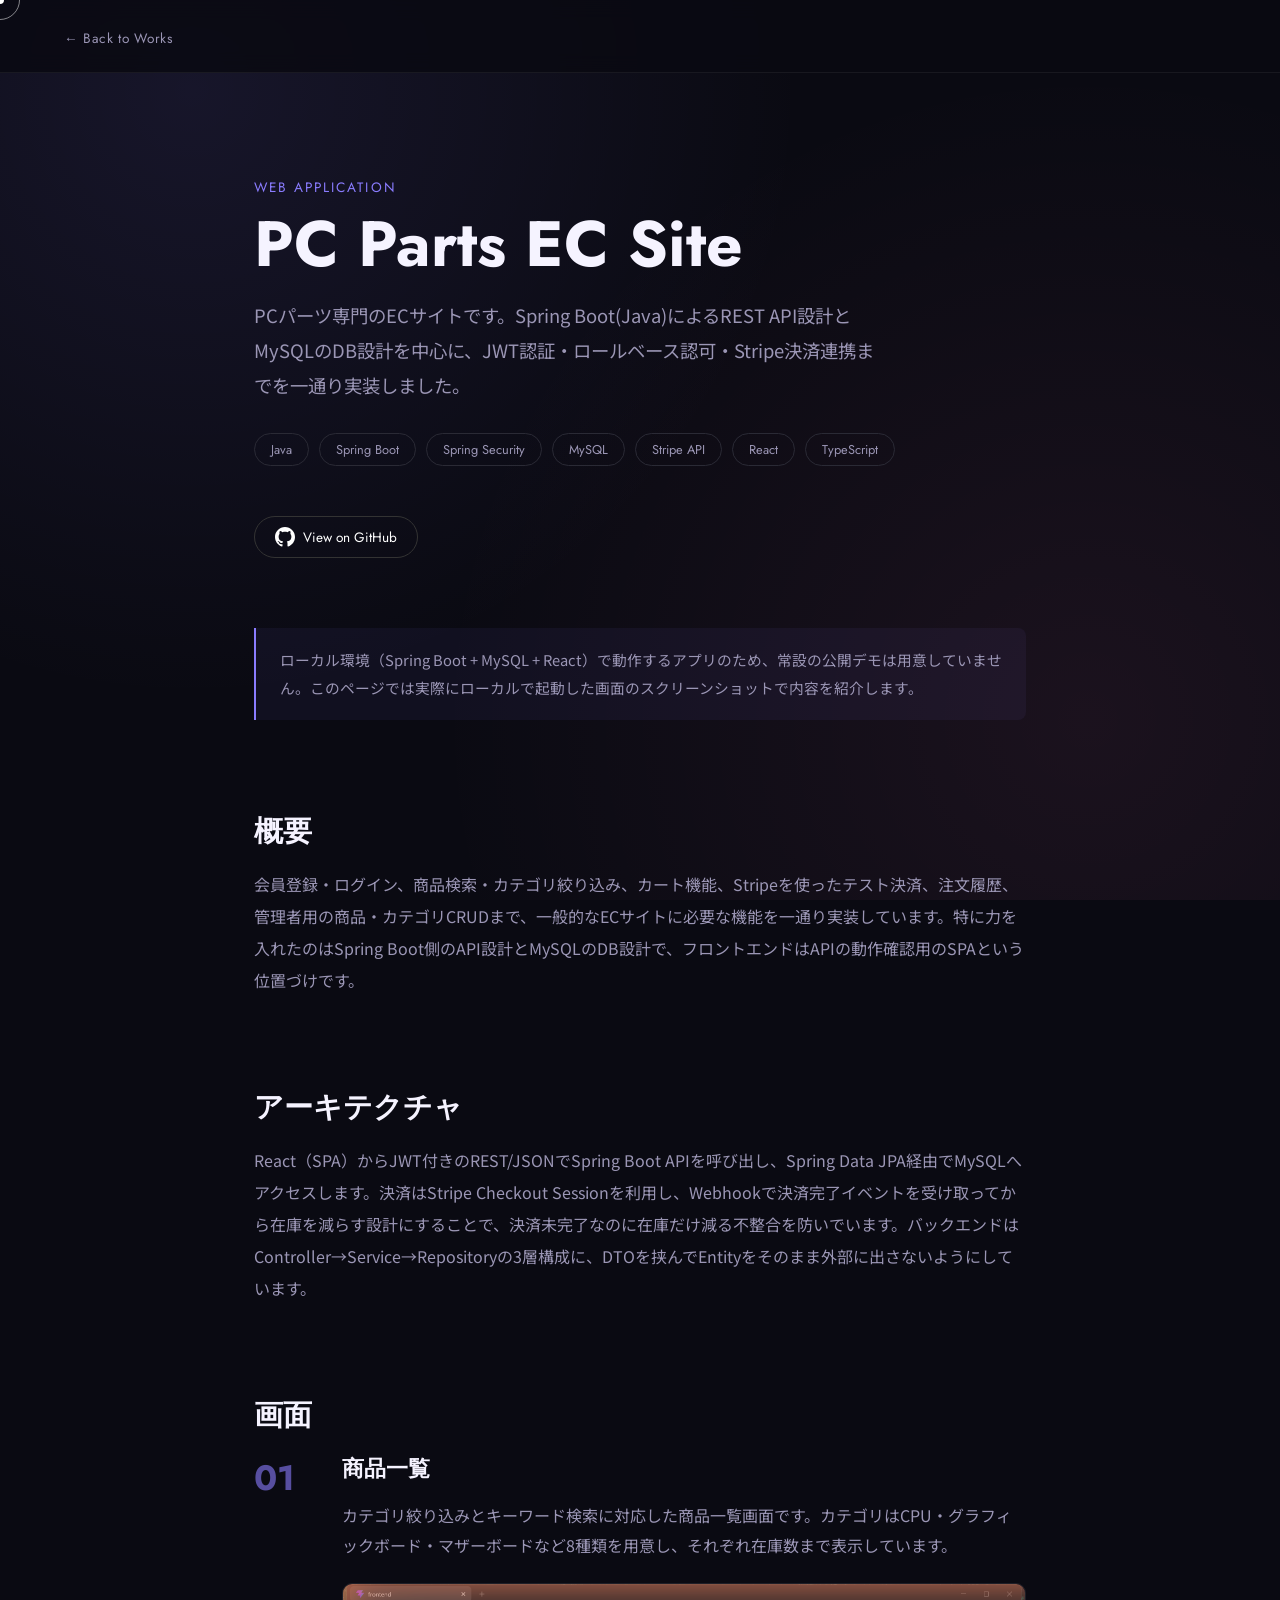
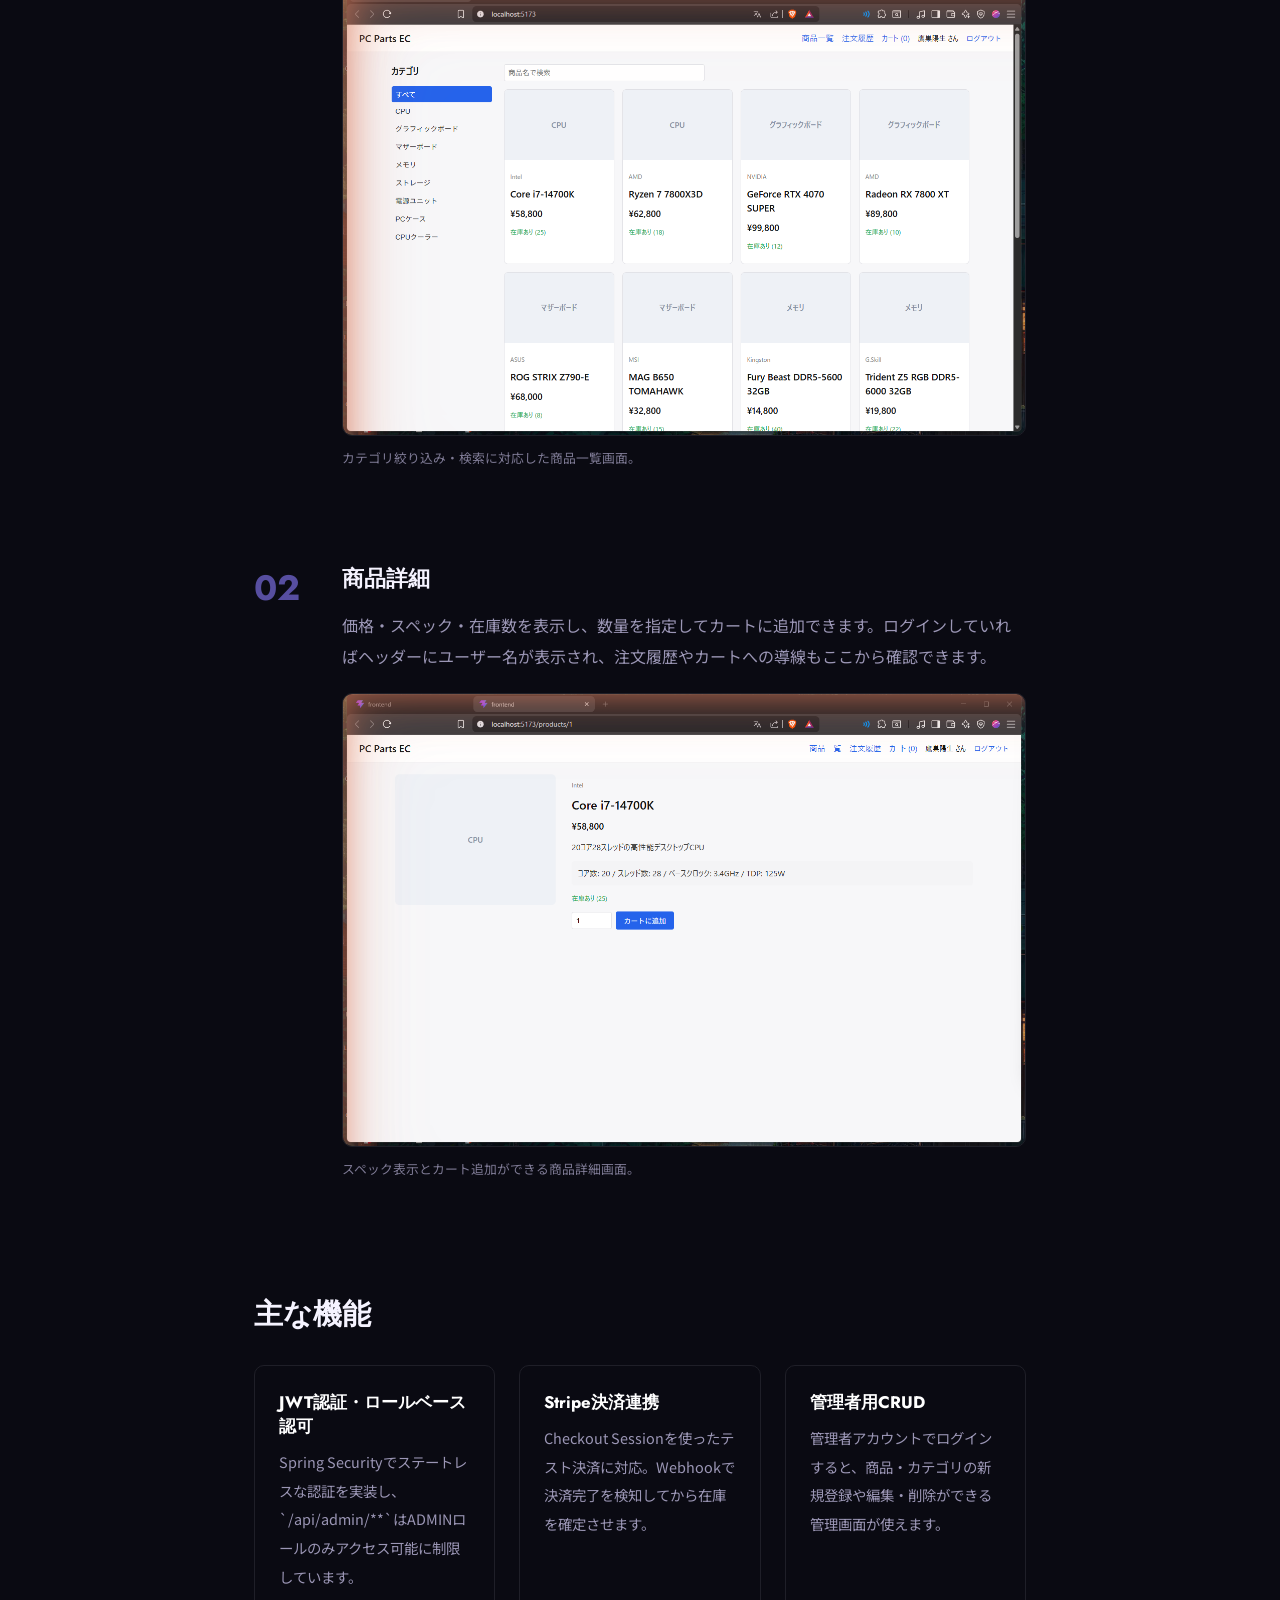
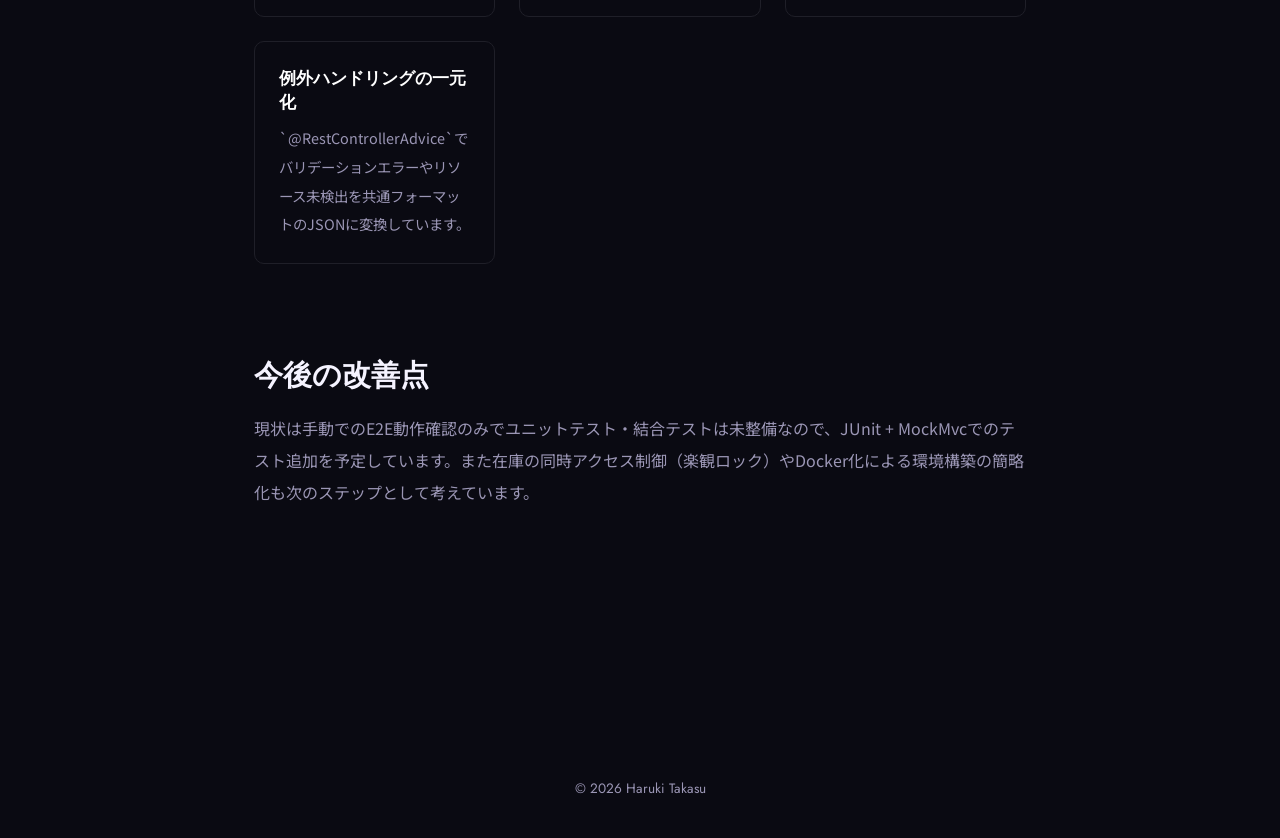
==== works/pc-parts-ec.html @ 18632c04 "Add live demo link and detail pages for works without hosted demos - Book Review App now links to it" ====
<!DOCTYPE html>
<html lang="ja">

<head>
    <meta charset="UTF-8">
    <meta name="viewport" content="width=device-width, initial-scale=1.0">
    <title>PC Parts EC Site | Haruki Takasu</title>
    <link rel="preconnect" href="https://fonts.googleapis.com">
    <link rel="preconnect" href="https://fonts.gstatic.com" crossorigin>
    <link
        href="https://fonts.googleapis.com/css2?family=Jost:wght@300;400;500;700&family=Noto+Sans+JP:wght@300;400;500;700&display=swap"
        rel="stylesheet">
    <link rel="stylesheet" href="../style.css">
</head>

<body>
    <div class="cursor-follower"></div>
    <div class="cursor-dot"></div>
    <nav class="detail-nav">
        <a href="../index.html#works" class="back-link">&larr; Back to Works</a>
    </nav>

    <main class="detail-main">
        <span class="detail-eyebrow">Web Application</span>
        <h1 class="detail-title">PC Parts EC Site</h1>
        <p class="detail-lede">
            PCパーツ専門のECサイトです。Spring Boot(Java)によるREST API設計とMySQLのDB設計を中心に、JWT認証・ロールベース認可・Stripe決済連携までを一通り実装しました。
        </p>

        <div class="tag-row">
            <span class="tag-pill">Java</span>
            <span class="tag-pill">Spring Boot</span>
            <span class="tag-pill">Spring Security</span>
            <span class="tag-pill">MySQL</span>
            <span class="tag-pill">Stripe API</span>
            <span class="tag-pill">React</span>
            <span class="tag-pill">TypeScript</span>
        </div>

        <div class="detail-cta-row">
            <a href="https://github.com/haruki0328/PCEC" target="_blank" rel="noopener"
                class="modal-github-link" style="display:inline-flex;">
                <svg xmlns="http://www.w3.org/2000/svg" viewBox="0 0 24 24" fill="currentColor" width="20"
                    height="20">
                    <path
                        d="M12 0c-6.626 0-12 5.373-12 12 0 5.302 3.438 9.8 8.207 11.387.599.111.793-.261.793-.577v-2.234c-3.338.726-4.033-1.416-4.033-1.416-.546-1.387-1.333-1.756-1.333-1.756-1.089-.745.083-.729.083-.729 1.205.084 1.839 1.237 1.839 1.237 1.07 1.834 2.807 1.304 3.492.997.107-.775.418-1.305.762-1.604-2.665-.305-5.467-1.334-5.467-5.931 0-1.311.469-2.381 1.236-3.221-.124-.303-.535-1.524.117-3.176 0 0 1.008-.322 3.301 1.23.957-.266 1.983-.399 3.003-.404 1.02.005 2.047.138 3.006.404 2.291-1.552 3.297-1.23 3.297-1.23.653 1.653.242 2.874.118 3.176.77.84 1.235 1.911 1.235 3.221 0 4.609-2.807 5.624-5.479 5.921.43.372.823 1.102.823 2.222v3.293c0 .319.192.694.801.576 4.765-1.589 8.199-6.086 8.199-11.386 0-6.627-5.373-12-12-12z" />
                </svg>
                <span>View on GitHub</span>
            </a>
        </div>

        <p class="detail-note">
            ローカル環境（Spring Boot + MySQL + React）で動作するアプリのため、常設の公開デモは用意していません。このページでは実際にローカルで起動した画面のスクリーンショットで内容を紹介します。
        </p>

        <section class="detail-section">
            <h2 class="detail-section-title">概要</h2>
            <p>
                会員登録・ログイン、商品検索・カテゴリ絞り込み、カート機能、Stripeを使ったテスト決済、注文履歴、管理者用の商品・カテゴリCRUDまで、一般的なECサイトに必要な機能を一通り実装しています。特に力を入れたのはSpring Boot側のAPI設計とMySQLのDB設計で、フロントエンドはAPIの動作確認用のSPAという位置づけです。
            </p>
        </section>

        <section class="detail-section">
            <h2 class="detail-section-title">アーキテクチャ</h2>
            <p>
                React（SPA）からJWT付きのREST/JSONでSpring Boot APIを呼び出し、Spring Data JPA経由でMySQLへアクセスします。決済はStripe Checkout Sessionを利用し、Webhookで決済完了イベントを受け取ってから在庫を減らす設計にすることで、決済未完了なのに在庫だけ減る不整合を防いでいます。バックエンドはController→Service→Repositoryの3層構成に、DTOを挟んでEntityをそのまま外部に出さないようにしています。
            </p>
        </section>

        <section class="detail-section">
            <h2 class="detail-section-title">画面</h2>

            <div class="step-block">
                <span class="step-number">01</span>
                <div class="step-body">
                    <h3>商品一覧</h3>
                    <p>
                        カテゴリ絞り込みとキーワード検索に対応した商品一覧画面です。カテゴリはCPU・グラフィックボード・マザーボードなど8種類を用意し、それぞれ在庫数まで表示しています。
                    </p>
                    <div class="screenshot-frame">
                        <img src="img/pc-parts-ec-01-list.png" alt="PCパーツECサイトの商品一覧画面。左側にカテゴリ一覧、右側に商品カードがグリッド表示されている">
                    </div>
                    <p class="screenshot-caption">カテゴリ絞り込み・検索に対応した商品一覧画面。</p>
                </div>
            </div>

            <div class="step-block">
                <span class="step-number">02</span>
                <div class="step-body">
                    <h3>商品詳細</h3>
                    <p>
                        価格・スペック・在庫数を表示し、数量を指定してカートに追加できます。ログインしていればヘッダーにユーザー名が表示され、注文履歴やカートへの導線もここから確認できます。
                    </p>
                    <div class="screenshot-frame">
                        <img src="img/pc-parts-ec-02-detail.png" alt="商品詳細画面。CPUのスペックと価格、在庫数、カートに追加する数量入力欄とボタンが表示されている">
                    </div>
                    <p class="screenshot-caption">スペック表示とカート追加ができる商品詳細画面。</p>
                </div>
            </div>
        </section>

        <section class="detail-section">
            <h2 class="detail-section-title">主な機能</h2>
            <div class="feature-grid">
                <div class="feature-item">
                    <h4>JWT認証・ロールベース認可</h4>
                    <p>Spring Securityでステートレスな認証を実装し、`/api/admin/**`はADMINロールのみアクセス可能に制限しています。</p>
                </div>
                <div class="feature-item">
                    <h4>Stripe決済連携</h4>
                    <p>Checkout Sessionを使ったテスト決済に対応。Webhookで決済完了を検知してから在庫を確定させます。</p>
                </div>
                <div class="feature-item">
                    <h4>管理者用CRUD</h4>
                    <p>管理者アカウントでログインすると、商品・カテゴリの新規登録や編集・削除ができる管理画面が使えます。</p>
                </div>
                <div class="feature-item">
                    <h4>例外ハンドリングの一元化</h4>
                    <p>`@RestControllerAdvice`でバリデーションエラーやリソース未検出を共通フォーマットのJSONに変換しています。</p>
                </div>
            </div>
        </section>

        <section class="detail-section">
            <h2 class="detail-section-title">今後の改善点</h2>
            <p>
                現状は手動でのE2E動作確認のみでユニットテスト・結合テストは未整備なので、JUnit + MockMvcでのテスト追加を予定しています。また在庫の同時アクセス制御（楽観ロック）やDocker化による環境構築の簡略化も次のステップとして考えています。
            </p>
        </section>
    </main>

    <footer id="footer">
        <div class="footer-inner"><span class="copyright">&copy; 2026 Haruki Takasu</span></div>
    </footer>
    <script src="https://cdnjs.cloudflare.com/ajax/libs/gsap/3.12.5/gsap.min.js"></script>
    <script>
        const cursorDot = document.querySelector(".cursor-dot");
        const cursorFollower = document.querySelector(".cursor-follower");
        document.addEventListener("mousemove", (e) => {
            gsap.to(cursorDot, { x: e.clientX, y: e.clientY, duration: 0 });
            gsap.to(cursorFollower, { x: e.clientX, y: e.clientY, duration: 0.15 });
        });
        document.querySelectorAll("a, button").forEach(el => {
            el.addEventListener("mouseenter", () => document.body.classList.add("hovering"));
            el.addEventListener("mouseleave", () => document.body.classList.remove("hovering"));
        });
    </script>
</body>

</html>
---- style.css ----
*,
*::before,
*::after {
    box-sizing: border-box;
}

:root {
    --bg-dark: #0a0a12;
    --text-main: #f5f3ff;
    --text-sub: #9b96b5;
    --accent: #8a7cff;
    --accent-2: #ff7ab8;
    --font-en: 'Jost', sans-serif;
    --font-jp: 'Noto Sans JP', sans-serif;
}

html {
    overflow-x: hidden;
    width: 100%;
}

body {
    margin: 0;
    width: 100%;
    background-color: var(--bg-dark);
    background-image:
        radial-gradient(circle at 15% 10%, rgba(138, 124, 255, 0.10), transparent 45%),
        radial-gradient(circle at 85% 80%, rgba(255, 122, 184, 0.07), transparent 50%);
    background-attachment: fixed;
    color: var(--text-main);
    font-family: var(--font-jp);
    overflow-x: hidden;
    cursor: none;
}

a,
button {
    cursor: none;
}

body.loading {
    overflow: hidden;
    height: 100vh;
}

/* --- Custom Cursor --- */
.cursor-dot,
.cursor-follower {
    position: fixed;
    top: 0;
    left: 0;
    border-radius: 50%;
    pointer-events: none;
    z-index: 10001;
    transform: translate(-50%, -50%);
}

.cursor-dot {
    width: 8px;
    height: 8px;
    background: #fff;
}

.cursor-follower {
    width: 40px;
    height: 40px;
    border: 1px solid rgba(255, 255, 255, 0.5);
    transition: width 0.3s, height 0.3s, background 0.3s;
}

body.hovering .cursor-follower {
    width: 80px;
    height: 80px;
    background: rgba(255, 255, 255, 0.1);
    border-color: transparent;
    backdrop-filter: blur(2px);
}

/* --- Loader & Navigation --- */
.loader-wrap {
    position: fixed;
    top: 0;
    left: 0;
    width: 100%;
    height: 100vh;
    background: #000;
    z-index: 10000;
    display: flex;
    justify-content: center;
    align-items: center;
}

.loader-text {
    font-family: var(--font-en);
    font-size: 3rem;
    font-weight: 700;
    color: #fff;
    overflow: hidden;
}

#global-nav {
    position: fixed;
    top: 0;
    width: 100%;
    padding: 20px 40px;
    display: flex;
    justify-content: center;
    z-index: 1000;
    mix-blend-mode: difference;
}

.nav-container {
    width: 100%;
    display: flex;
    justify-content: space-between;
    align-items: center;
}

.logo {
    font-family: var(--font-en);
    font-weight: 700;
    font-size: 1.5rem;
    color: #fff;
    text-decoration: none;
}

.nav-links {
    display: flex;
    gap: 40px;
    list-style: none;
}

.hamburger {
    position: relative;
    z-index: 1001;
    display: none;
    flex-direction: column;
    justify-content: center;
    gap: 6px;
    width: 32px;
    height: 32px;
    padding: 4px;
}

.hamburger span {
    display: block;
    width: 100%;
    height: 2px;
    background: #fff;
    transition: transform 0.3s, opacity 0.3s;
}

.hamburger.active span:first-child {
    transform: translateY(8px) rotate(45deg);
}

.hamburger.active span:last-child {
    transform: translateY(-8px) rotate(-45deg);
}

.nav-links a {
    color: #fff;
    text-decoration: none;
    font-family: var(--font-en);
    font-size: 0.9rem;
    letter-spacing: 0.1em;
}

/* --- Hero Section --- */
#hero {
    height: 100vh;
    display: flex;
    align-items: center;
    justify-content: center;
    text-align: center;
    position: relative;
    overflow: hidden;
}

.hero-title {
    font-family: var(--font-en);
    font-size: 7vw;
    line-height: 1;
    margin-bottom: 20px;
}

.overflow-hidden {
    overflow: hidden;
}

.reveal-text {
    display: block;
    transform: translateY(100%);
}

.text-outline {
    color: transparent;
    -webkit-text-stroke: 1px #fff;
}

.hero-sub {
    font-size: 1.2rem;
    color: var(--text-sub);
    font-family: var(--font-en);
    letter-spacing: 0.2em;
    opacity: 0;
}

.scroll-prompt {
    position: absolute;
    bottom: 40px;
    left: 50%;
    transform: translateX(-50%);
    display: flex;
    flex-direction: column;
    align-items: center;
    gap: 10px;
    font-size: 0.8rem;
    opacity: 0.7;
}

.scroll-line {
    width: 1px;
    height: 50px;
    background: #fff;
    animation: scrollDown 1.5s infinite;
}

@keyframes scrollDown {
    0% {
        transform: scaleY(0);
    }

    50% {
        transform: scaleY(1);
    }

    100% {
        transform: scaleY(0);
    }
}

/* --- About Section --- */
.section-padding {
    padding: 120px 5%;
}

.marquee-text {
    position: absolute;
    left: 0;
    width: 100%;
    overflow: hidden;
    white-space: nowrap;
    opacity: 0.3;
    font-family: var(--font-en);
    font-size: 10rem;
    font-weight: 700;
    pointer-events: none;
    z-index: 0;
}

.marquee-text span {
    display: inline-block;
    padding-left: 100%;
    animation: marquee 30s linear infinite;
}

@keyframes marquee {
    0% {
        transform: translate(0, 0);
    }

    100% {
        transform: translate(-100%, 0);
    }
}

.split-layout {
    display: flex;
    align-items: center;
    gap: 80px;
    position: relative;
    z-index: 1;
}

.image-wrapper {
    overflow: hidden;
    border-radius: 8px;
    transform: perspective(1000px) rotateY(10deg);
}

.image-wrapper img {
    width: 100%;
    display: block;
    transition: transform 0.5s;
}

.floating-badge {
    position: absolute;
    bottom: -20px;
    right: -20px;
    background: var(--text-main);
    color: #000;
    padding: 20px;
    border-radius: 50%;
    font-family: var(--font-en);
    font-weight: 700;
}

.section-heading {
    font-family: var(--font-en);
    font-size: 3rem;
    margin-bottom: 20px;
}

.catchphrase {
    font-size: 2rem;
    margin-bottom: 30px;
    background: linear-gradient(90deg, #f5f3ff, #8a7cff 55%, #ff7ab8);
    -webkit-background-clip: text;
    -webkit-text-fill-color: transparent;
}

.desc {
    color: var(--text-sub);
    line-height: 2;
    margin-bottom: 40px;
}

.skills-ticker {
    border-top: 1px solid #333;
    border-bottom: 1px solid #333;
    padding: 15px 0;
}

.ticker-content span {
    margin-right: 20px;
    font-family: var(--font-en);
    color: var(--accent);
}

/* --- Works Section --- */
.filter-wrap {
    display: flex;
    justify-content: center;
    gap: 20px;
    margin-bottom: 60px;
}

.filter-btn {
    background: transparent;
    border: 1px solid #333;
    color: #fff;
    padding: 10px 30px;
    border-radius: 30px;
    font-family: var(--font-en);
    transition: all 0.3s;
}

.filter-btn.active,
.filter-btn:hover {
    background: var(--accent);
    color: #0a0a12;
    border-color: var(--accent);
}

.works-grid {
    display: grid;
    grid-template-columns: repeat(auto-fit, minmax(350px, 1fr));
    gap: 40px;
}

.work-card {
    perspective: 1000px;
}

.card-inner {
    background: #111;
    border-radius: 12px;
    overflow: hidden;
    transition: transform 0.1s;
    transform-style: preserve-3d;
}

.card-thumb {
    position: relative;
    height: 250px;
    background: #000;
}

.card-thumb img {
    width: 100%;
    height: 100%;
    object-fit: contain;
}

.card-overlay {
    position: absolute;
    top: 0;
    left: 0;
    width: 100%;
    height: 100%;
    background: rgba(0, 0, 0, 0.7);
    display: flex;
    justify-content: center;
    align-items: center;
    opacity: 0;
    transition: opacity 0.3s;
}

/* --- Contact & Form --- */
.stylish-form {
    text-align: left;
    margin-top: 50px;
}

.input-group {
    position: relative;
    margin-bottom: 40px;
}

.input-group input,
.input-group textarea {
    width: 100%;
    padding: 10px 0;
    background: none;
    border: none;
    color: #fff;
    font-size: 1.1rem;
    outline: none;
}

#contact .container {
    max-width: 600px;
}

.input-group input::placeholder,
.input-group textarea::placeholder {
    color: var(--text-sub);
}

.input-group::after {
    content: "";
    display: block;
    height: 1px;
    background: #333;
    margin-top: -1px;
}

.stylish-form button[type="submit"] {
    cursor: none;
    margin-top: 10px;
}

/* --- Modal Components --- */
.modal {
    position: fixed;
    top: 0;
    left: 0;
    width: 100%;
    height: 100%;
    z-index: 10000;
    display: flex;
    justify-content: center;
    align-items: center;
    opacity: 0;
    pointer-events: none;
    transition: opacity 0.4s;
}

.modal.active {
    opacity: 1;
    pointer-events: auto;
}

.modal-content {
    position: relative;
    width: 90%;
    max-width: 900px;
    background: #1a1a1a;
    border-radius: 12px;
    overflow: hidden;
}

.modal-close {
    position: absolute;
    top: 16px;
    right: 16px;
    background: rgba(255, 255, 255, 0.1);
    border: none;
    color: #fff;
    width: 36px;
    height: 36px;
    border-radius: 50%;
    font-size: 1.5rem;
    line-height: 1;
    cursor: none;
    z-index: 2;
}

.modal-bg {
    position: absolute;
    top: 0;
    left: 0;
    width: 100%;
    height: 100%;
    background: rgba(0, 0, 0, 0.85);
    z-index: -1;
}

.modal-img-wrap {
    width: 100%;
    max-height: 400px;
    overflow: hidden;
    background: #000;
    display: flex;
    align-items: center;
    justify-content: center;
}

.modal-img-wrap img {
    width: 100%;
    height: 100%;
    max-height: 400px;
    object-fit: contain;
    display: block;
}

.modal-github-link {
    display: none;
    align-items: center;
    gap: 8px;
    margin-top: 20px;
    padding: 10px 20px;
    border: 1px solid #333;
    border-radius: 30px;
    width: fit-content;
    color: #fff;
    text-decoration: none;
    font-family: var(--font-en);
    font-size: 0.85rem;
    transition: background 0.3s, border-color 0.3s;
}

.modal-github-link:hover {
    background: #fff;
    color: #000;
    border-color: #fff;
}

.modal-demo-link {
    margin-right: 12px;
    border-color: var(--accent);
    color: var(--accent);
}

.modal-demo-link:hover {
    background: var(--accent);
    color: #fff;
    border-color: var(--accent);
}

.modal-body {
    padding: 30px;
}

.modal-cat {
    display: inline-block;
    color: var(--accent);
    font-family: var(--font-en);
    font-size: 0.8rem;
    text-transform: uppercase;
    letter-spacing: 0.1em;
    margin-bottom: 10px;
}

.modal-body h3 {
    font-family: var(--font-en);
    font-size: 2rem;
    margin: 0 0 15px;
}

.modal-body p {
    color: var(--text-sub);
    line-height: 1.8;
}

.modal-tools-label {
    font-size: 0.9rem;
    margin-top: 20px;
}

.modal-tools-label span {
    color: #fff;
}

/* --- Utility & Common --- */
.container {
    max-width: 1200px;
    margin: 0 auto;
    padding: 0 20px;
    position: relative;
}

.text-center {
    text-align: center;
}

.section-header {
    margin-bottom: 40px;
}

.section-sub {
    color: var(--text-sub);
    font-size: 0.95rem;
}

.hero-sub-wrapper {
    display: flex;
    align-items: center;
    justify-content: center;
    gap: 12px;
    margin-top: 10px;
    opacity: 0;
    color: var(--text-sub);
    font-family: var(--font-en);
    font-size: 0.9rem;
}

.location-badge {
    display: flex;
    align-items: center;
    gap: 6px;
}

.divider {
    opacity: 0.5;
}

.about-visual {
    position: relative;
    flex: 1;
    min-width: 0;
}

.about-text {
    flex: 1;
    min-width: 0;
}

.hover-zoom {
    transition: transform 0.6s;
}

.hover-zoom:hover {
    transform: scale(1.08);
}

.icon-btn {
    display: inline-flex;
    color: #fff;
}

.about-social {
    margin-bottom: 30px;
}

.card-thumb:hover .card-overlay {
    opacity: 1;
}

.card-info {
    padding: 20px;
}

.card-info h3 {
    margin: 0 0 5px;
    font-family: var(--font-en);
}

.card-info p {
    margin: 0;
    color: var(--text-sub);
    font-size: 0.85rem;
}

/* --- Footer --- */
.footer-inner {
    text-align: center;
    padding: 40px 0;
    color: var(--text-sub);
    font-family: var(--font-en);
    font-size: 0.85rem;
}

/* --- Responsive: touch devices (no hover/mouse) --- */
@media (hover: none), (pointer: coarse) {

    body,
    a,
    button {
        cursor: auto;
    }

    .cursor-dot,
    .cursor-follower {
        display: none;
    }
}

/* --- Responsive: tablet --- */
@media (max-width: 1024px) {
    .works-grid {
        grid-template-columns: repeat(2, 1fr);
    }

    .hero-title {
        font-size: 9vw;
    }

    .marquee-text {
        font-size: 6rem;
    }
}

/* --- Responsive: mobile --- */
@media (max-width: 768px) {
    .split-layout {
        flex-direction: column;
        align-items: stretch;
    }

    .catchphrase {
        font-size: 1.5rem;
    }

    .hero-title {
        font-size: 12vw;
    }

    #global-nav {
        padding: 16px 20px;
    }

    .hamburger {
        display: flex;
    }

    .nav-links {
        position: fixed;
        top: 0;
        right: 0;
        height: 100vh;
        width: 70%;
        max-width: 280px;
        flex-direction: column;
        justify-content: center;
        align-items: center;
        gap: 30px;
        background: #0a0a12;
        transform: translateX(100%);
        transition: transform 0.4s ease;
        z-index: 999;
    }

    .nav-links.active {
        transform: translateX(0);
    }

    .works-grid {
        grid-template-columns: 1fr;
    }

    .filter-wrap {
        flex-wrap: wrap;
        gap: 12px;
    }

    .marquee-text {
        font-size: 4rem;
    }

    .section-padding {
        padding: 90px 6%;
    }

    .modal-body {
        padding: 20px;
    }

    .modal-img-wrap {
        max-height: 240px;
    }
}

/* --- Work Detail Page --- */
.detail-nav {
    position: sticky;
    top: 0;
    z-index: 100;
    padding: 24px 5%;
    background: rgba(10, 10, 18, 0.85);
    backdrop-filter: blur(10px);
    border-bottom: 1px solid rgba(255, 255, 255, 0.06);
}

.back-link {
    display: inline-flex;
    align-items: center;
    gap: 8px;
    color: var(--text-sub);
    text-decoration: none;
    font-family: var(--font-en);
    font-size: 0.85rem;
    letter-spacing: 0.05em;
    transition: color 0.3s;
}

.back-link:hover {
    color: #fff;
}

.detail-main {
    max-width: 900px;
    margin: 0 auto;
    padding: 100px 5% 140px;
}

.detail-eyebrow {
    color: var(--accent);
    font-family: var(--font-en);
    font-size: 0.85rem;
    letter-spacing: 0.15em;
    text-transform: uppercase;
}

.detail-title {
    font-family: var(--font-en);
    font-size: 4rem;
    line-height: 1.05;
    margin: 14px 0 20px;
}

.detail-lede {
    color: var(--text-sub);
    font-size: 1.15rem;
    line-height: 1.9;
    max-width: 620px;
    margin-bottom: 30px;
}

.tag-row {
    display: flex;
    flex-wrap: wrap;
    gap: 10px;
    margin-bottom: 30px;
}

.tag-pill {
    border: 1px solid #2a2a35;
    color: var(--text-sub);
    font-family: var(--font-en);
    font-size: 0.8rem;
    padding: 6px 16px;
    border-radius: 30px;
}

.detail-cta-row {
    display: flex;
    gap: 14px;
    margin-bottom: 70px;
}

.detail-note {
    border-left: 2px solid var(--accent);
    background: rgba(138, 124, 255, 0.06);
    padding: 18px 24px;
    color: var(--text-sub);
    font-size: 0.92rem;
    line-height: 1.9;
    border-radius: 0 8px 8px 0;
    margin-bottom: 90px;
}

.detail-section {
    margin-bottom: 90px;
}

.detail-section-title {
    font-family: var(--font-en);
    font-size: 1.8rem;
    margin-bottom: 16px;
}

.detail-section p {
    color: var(--text-sub);
    line-height: 2;
}

.feature-grid {
    display: grid;
    grid-template-columns: repeat(auto-fit, minmax(220px, 1fr));
    gap: 24px;
    margin-top: 30px;
}

.feature-item {
    border: 1px solid #1f1f28;
    border-radius: 10px;
    padding: 24px;
}

.feature-item h4 {
    font-family: var(--font-en);
    margin: 0 0 10px;
    color: #fff;
    font-size: 1.05rem;
}

.feature-item p {
    margin: 0;
    font-size: 0.9rem;
}

.step-block {
    display: grid;
    grid-template-columns: 64px 1fr;
    gap: 24px;
    margin-bottom: 70px;
}

.step-number {
    font-family: var(--font-en);
    font-size: 2.2rem;
    font-weight: 700;
    color: var(--accent);
    opacity: 0.6;
}

.step-body h3 {
    font-family: var(--font-en);
    font-size: 1.4rem;
    margin: 0 0 12px;
}

.step-body p {
    color: var(--text-sub);
    line-height: 1.9;
    margin-bottom: 22px;
}

.screenshot-frame {
    border: 1px solid #1f1f28;
    border-radius: 10px;
    overflow: hidden;
    background: #000;
}

.screenshot-frame img {
    width: 100%;
    display: block;
}

.screenshot-caption {
    margin-top: 10px;
    font-size: 0.8rem;
    color: var(--text-sub);
    opacity: 0.8;
}

@media (max-width: 600px) {
    .detail-title {
        font-size: 10vw;
    }

    .step-block {
        grid-template-columns: 1fr;
    }
}
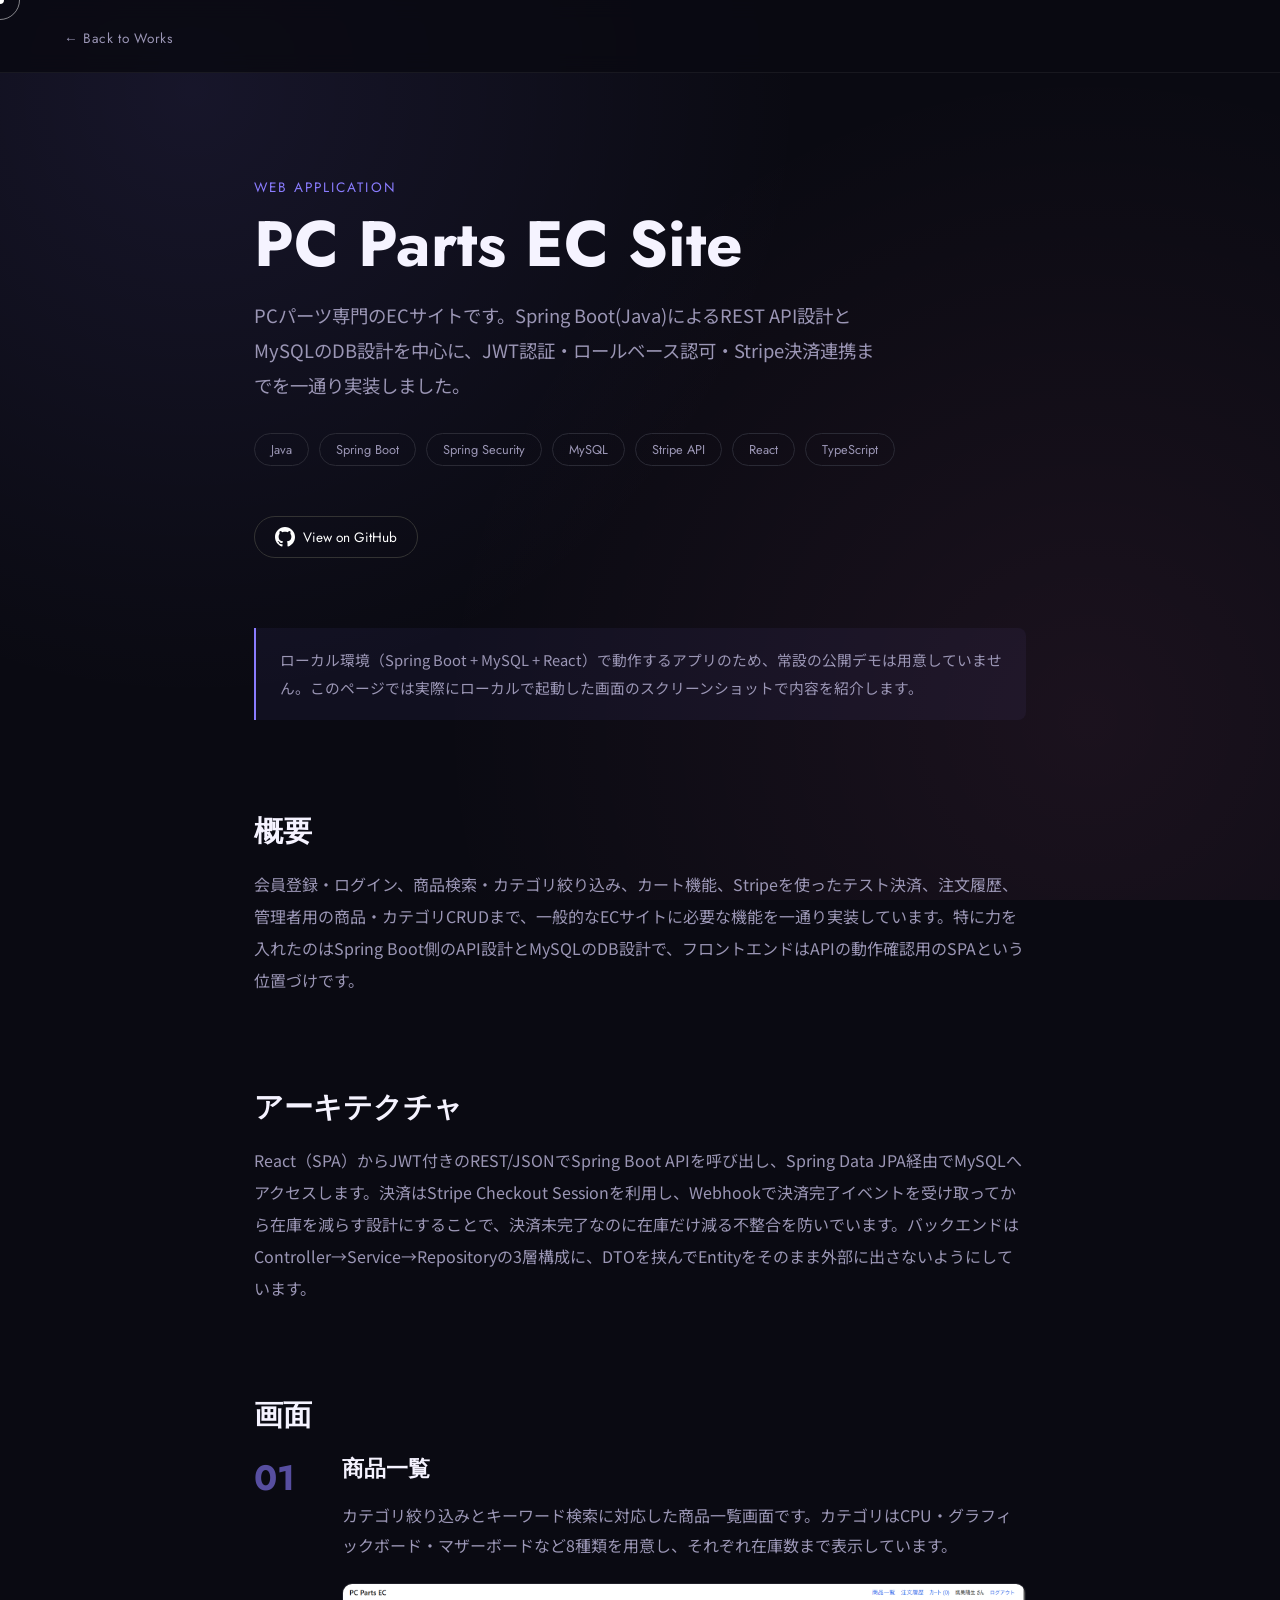
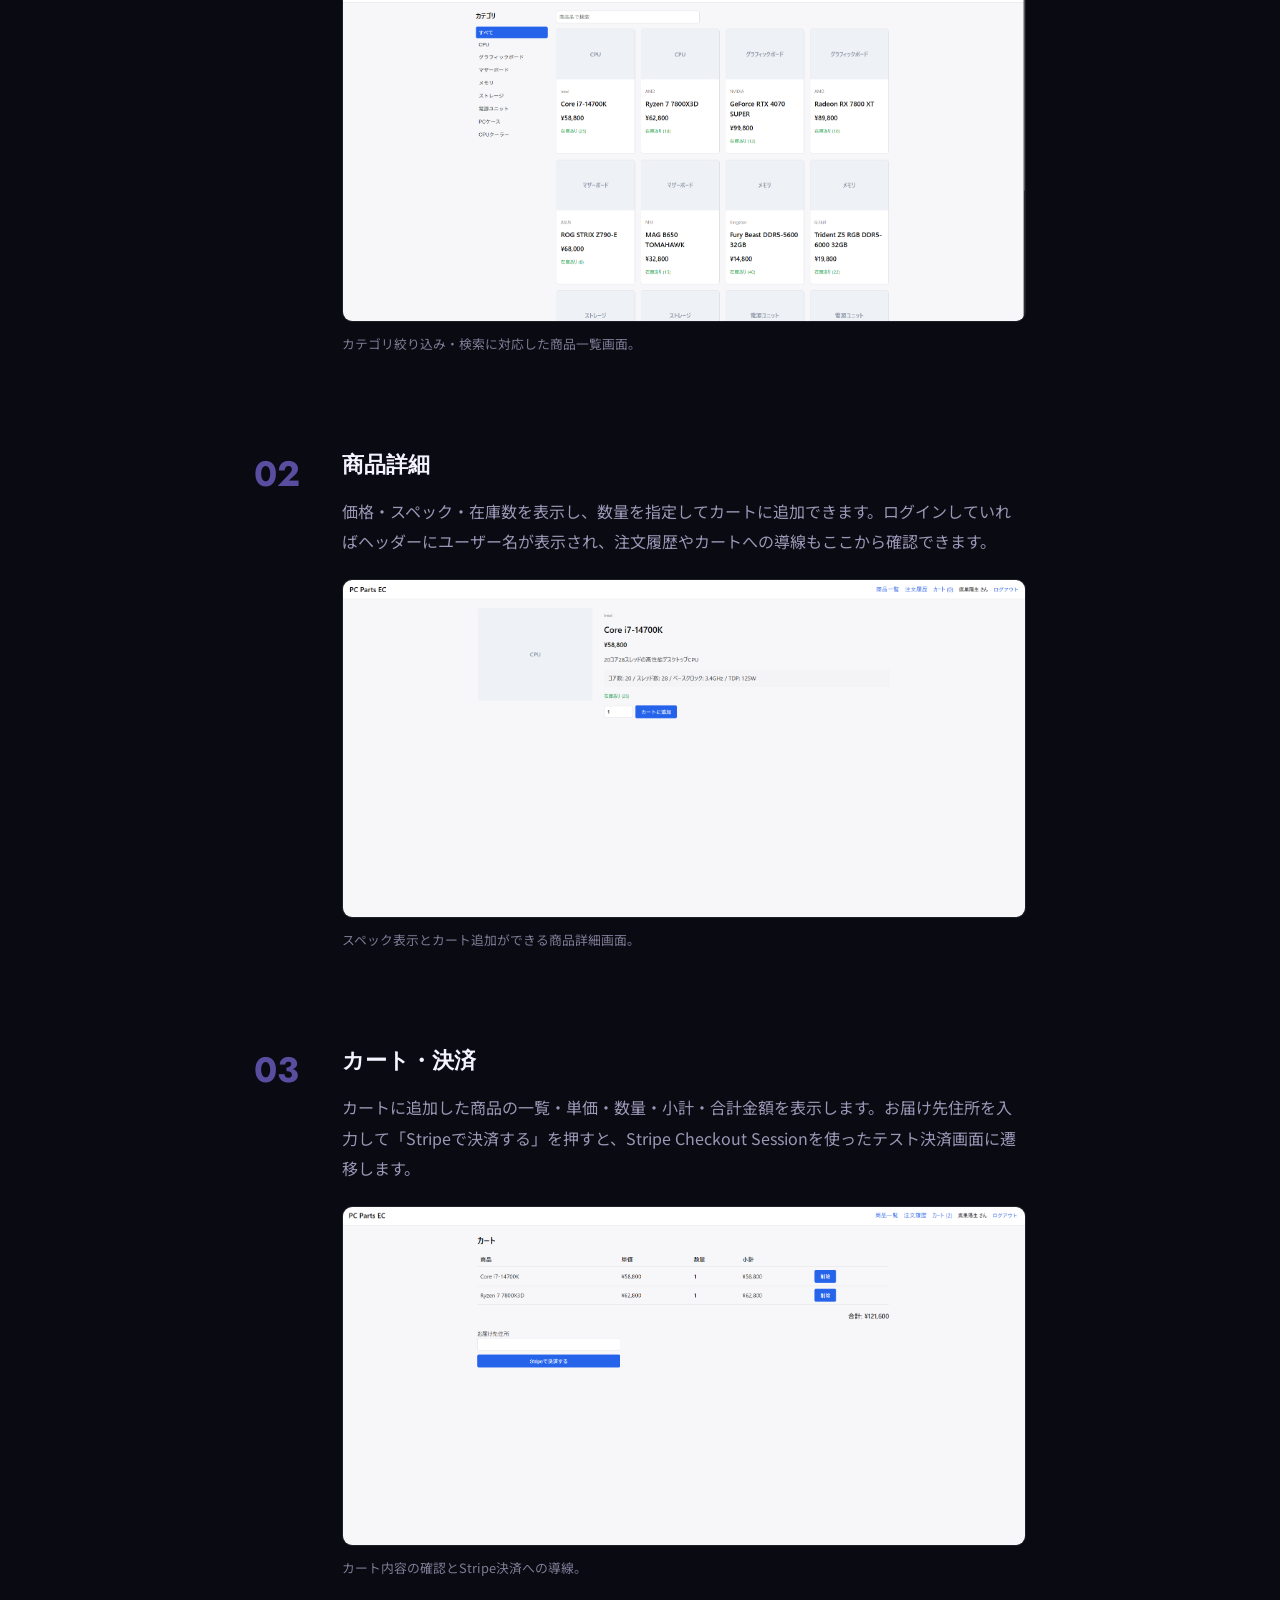
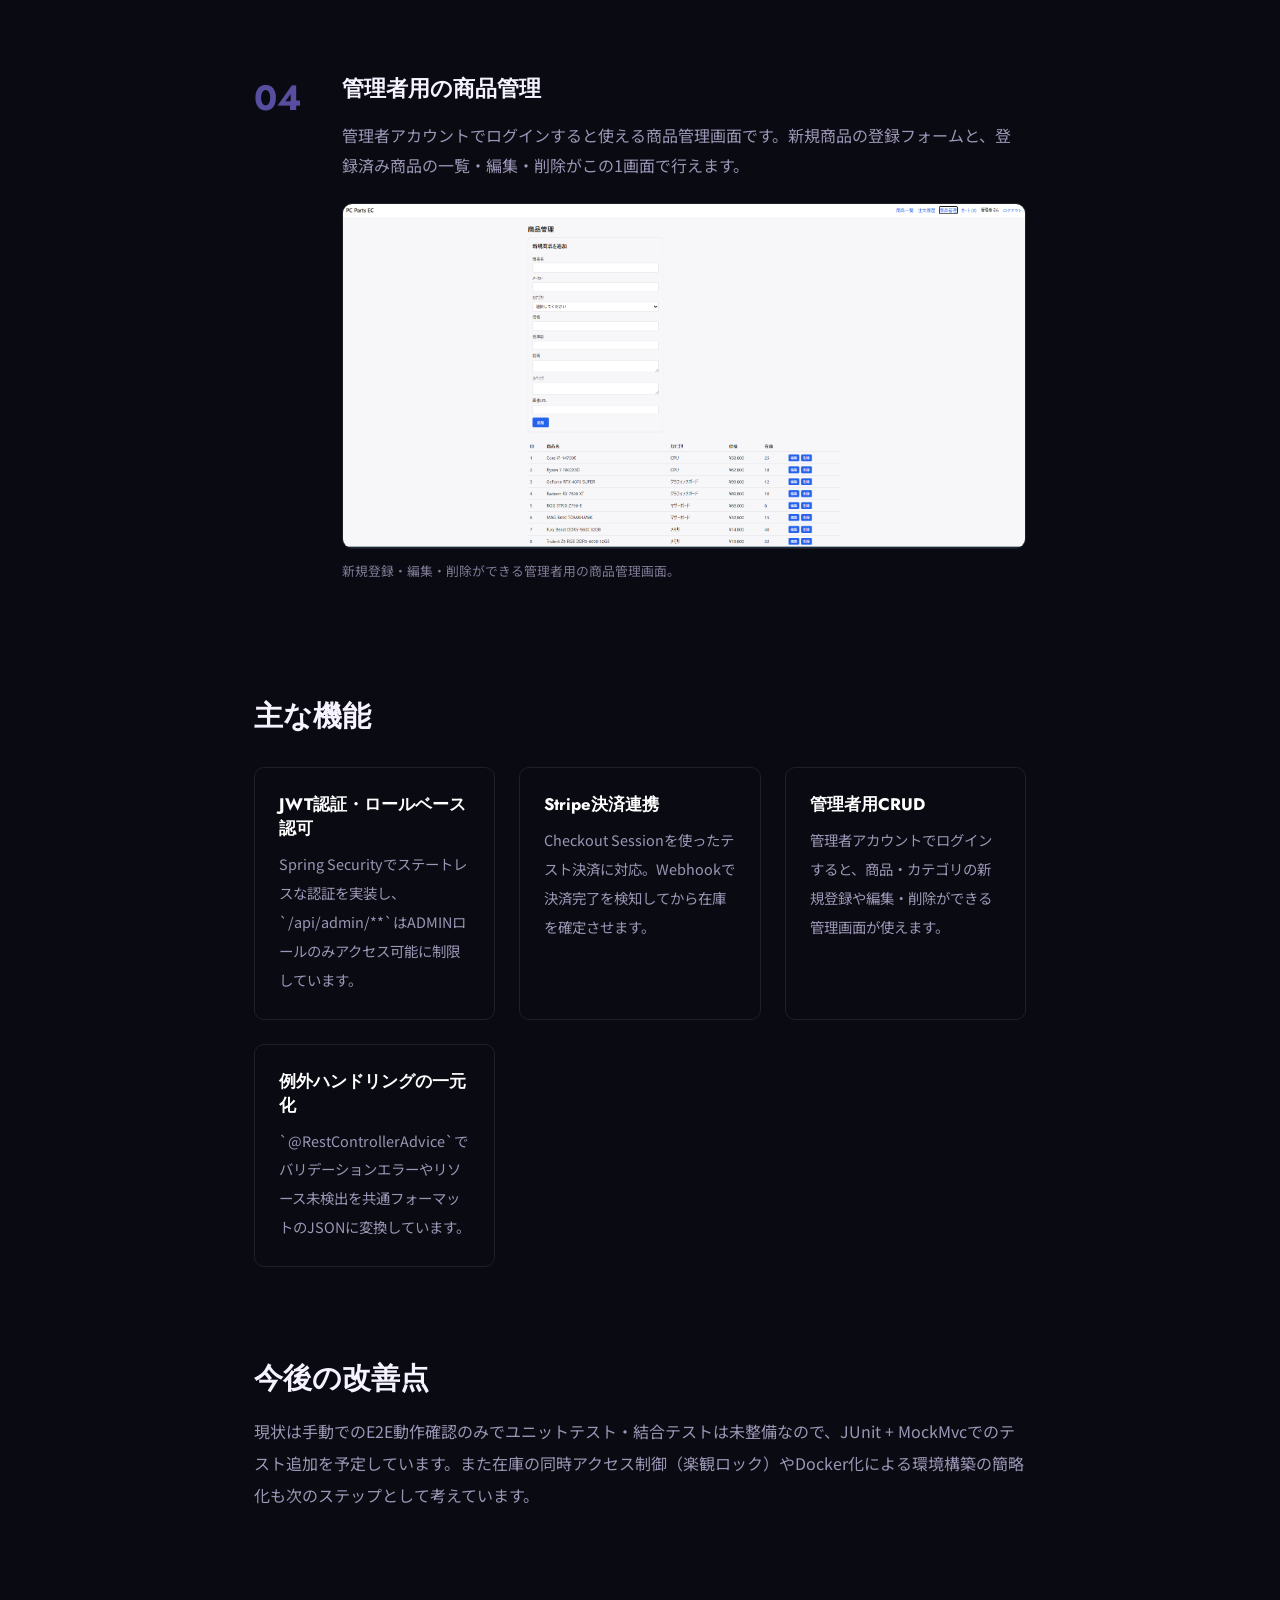
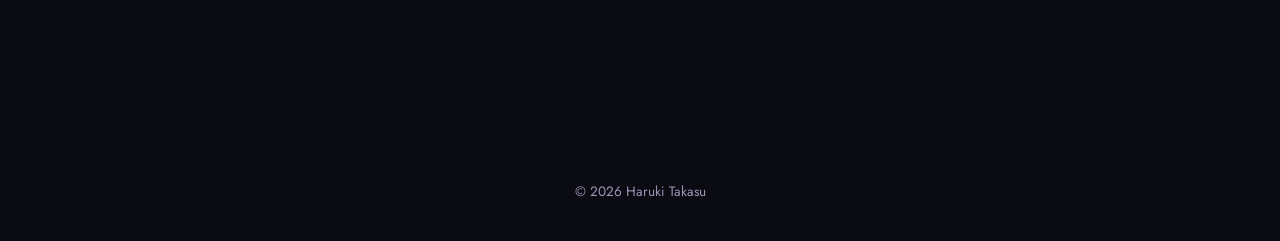
==== commit 3b23e137: "Use real cart/checkout and admin screenshots on the EC detail page Replace the earlier list/detail-o" ====
--- a/works/pc-parts-ec.html
+++ b/works/pc-parts-ec.html
@@ -97,6 +97,34 @@
                     <p class="screenshot-caption">スペック表示とカート追加ができる商品詳細画面。</p>
                 </div>
             </div>
+
+            <div class="step-block">
+                <span class="step-number">03</span>
+                <div class="step-body">
+                    <h3>カート・決済</h3>
+                    <p>
+                        カートに追加した商品の一覧・単価・数量・小計・合計金額を表示します。お届け先住所を入力して「Stripeで決済する」を押すと、Stripe Checkout Sessionを使ったテスト決済画面に遷移します。
+                    </p>
+                    <div class="screenshot-frame">
+                        <img src="img/pc-parts-ec-03-cart.png" alt="カート画面。Core i7-14700KとRyzen 7 7800X3Dの2点が入っており、合計金額とお届け先住所の入力欄、Stripeで決済するボタンが表示されている">
+                    </div>
+                    <p class="screenshot-caption">カート内容の確認とStripe決済への導線。</p>
+                </div>
+            </div>
+
+            <div class="step-block">
+                <span class="step-number">04</span>
+                <div class="step-body">
+                    <h3>管理者用の商品管理</h3>
+                    <p>
+                        管理者アカウントでログインすると使える商品管理画面です。新規商品の登録フォームと、登録済み商品の一覧・編集・削除がこの1画面で行えます。
+                    </p>
+                    <div class="screenshot-frame">
+                        <img src="img/pc-parts-ec-04-admin.png" alt="管理者用の商品管理画面。新規商品登録フォームと、ID・商品名・カテゴリ・価格・在庫を表示した商品一覧テーブル、編集・削除ボタンが並んでいる">
+                    </div>
+                    <p class="screenshot-caption">新規登録・編集・削除ができる管理者用の商品管理画面。</p>
+                </div>
+            </div>
         </section>
 
         <section class="detail-section">
